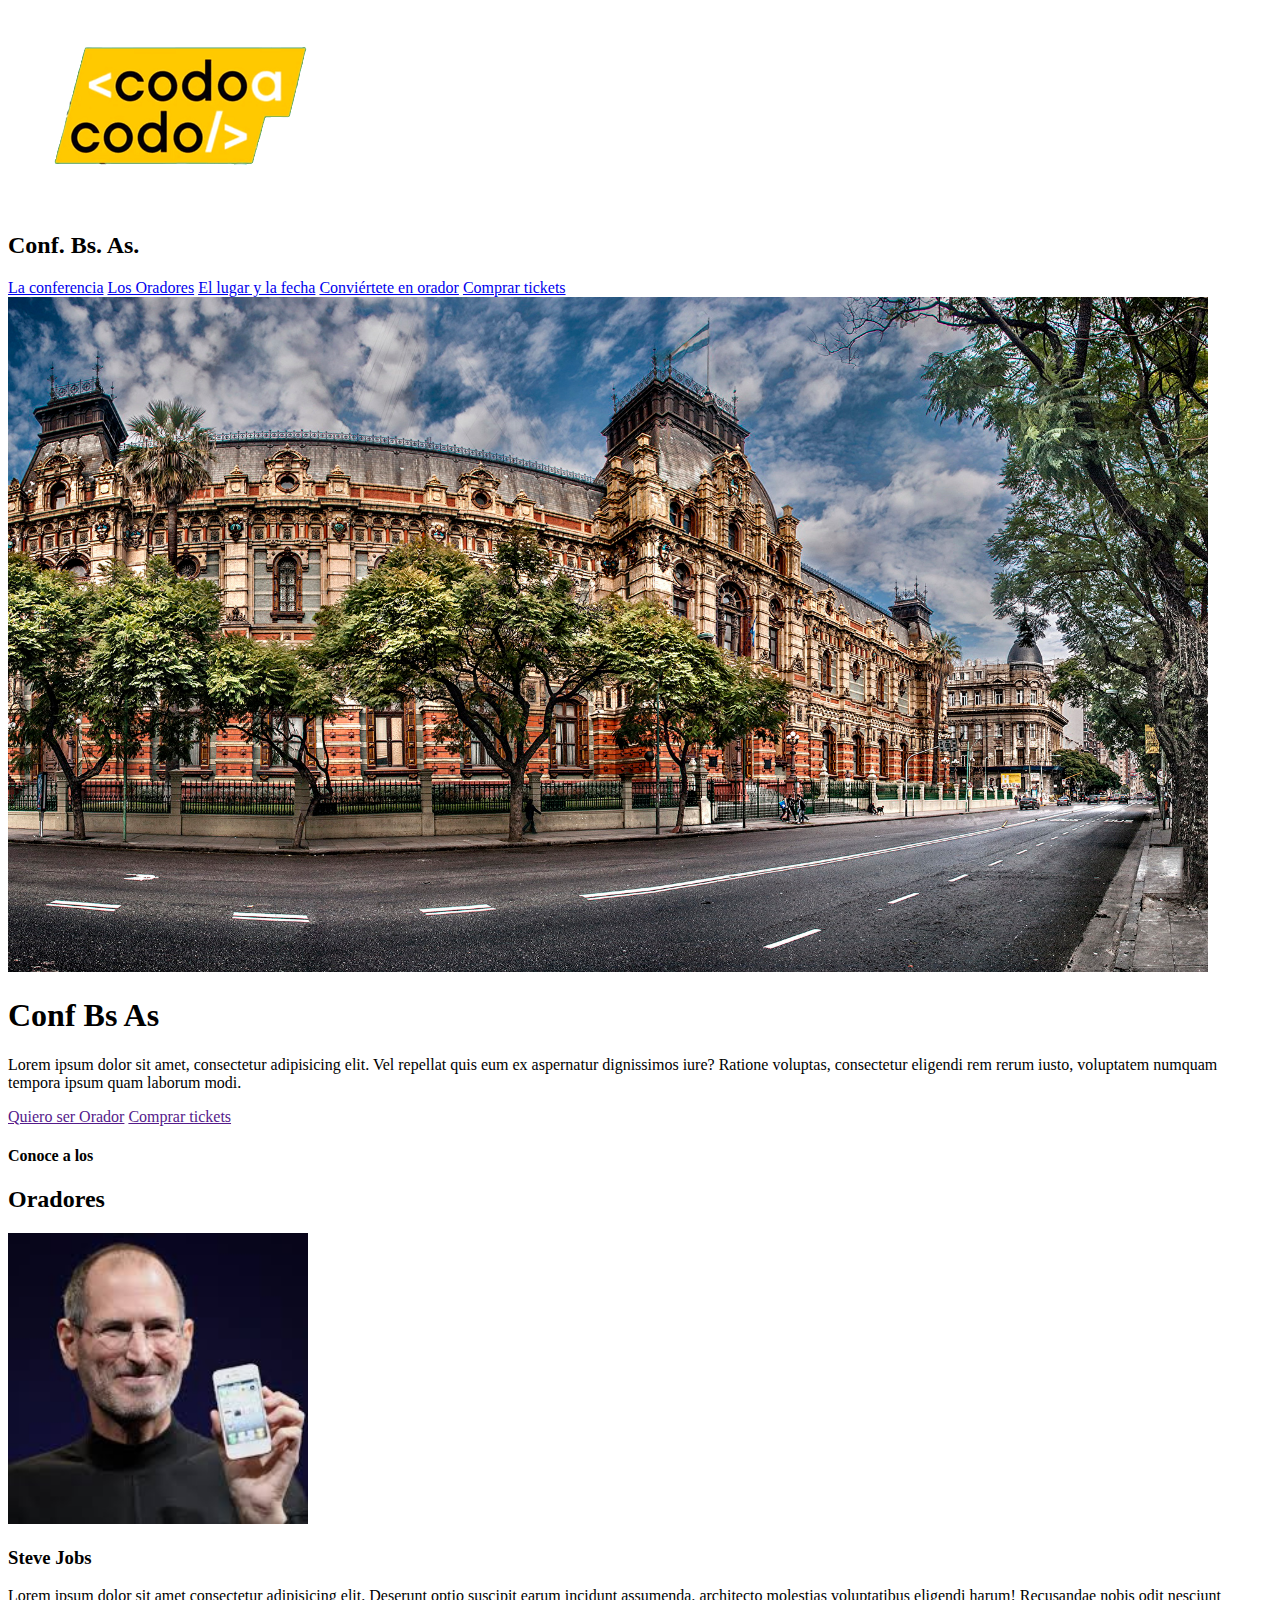
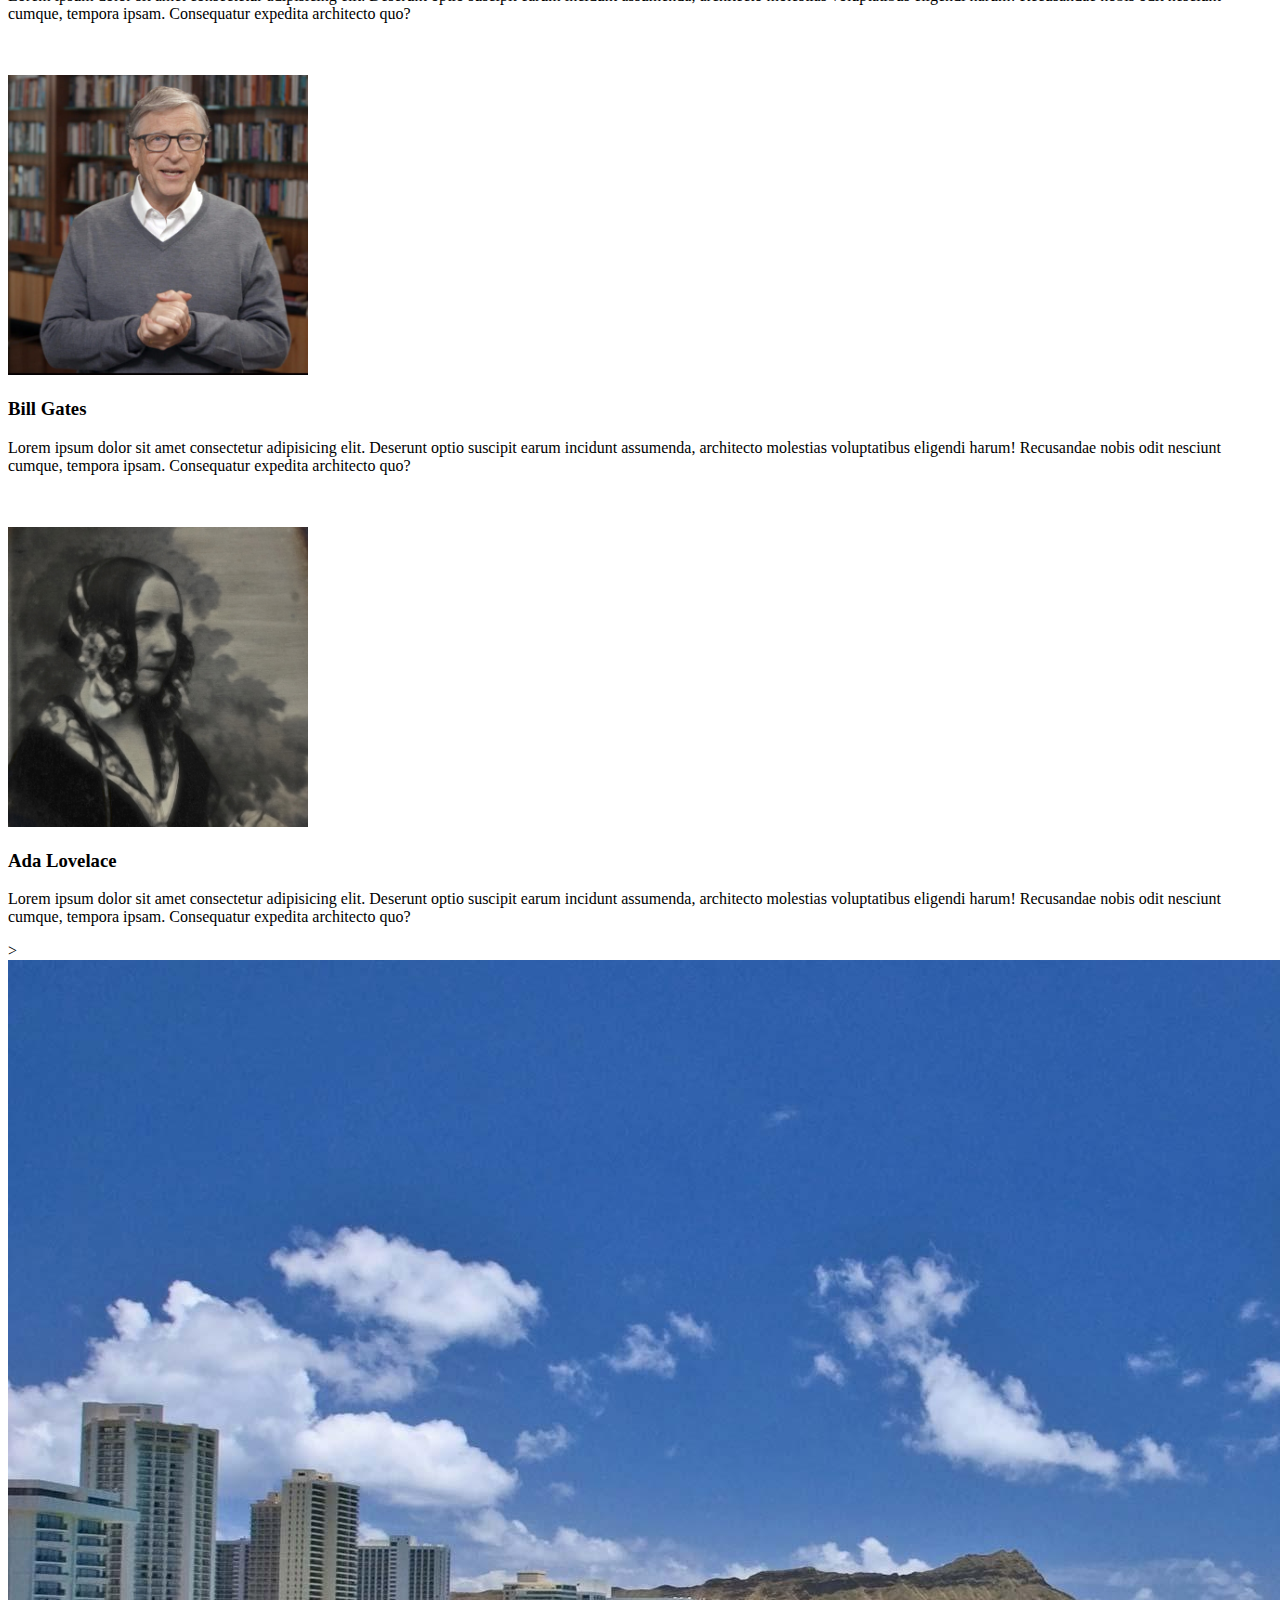
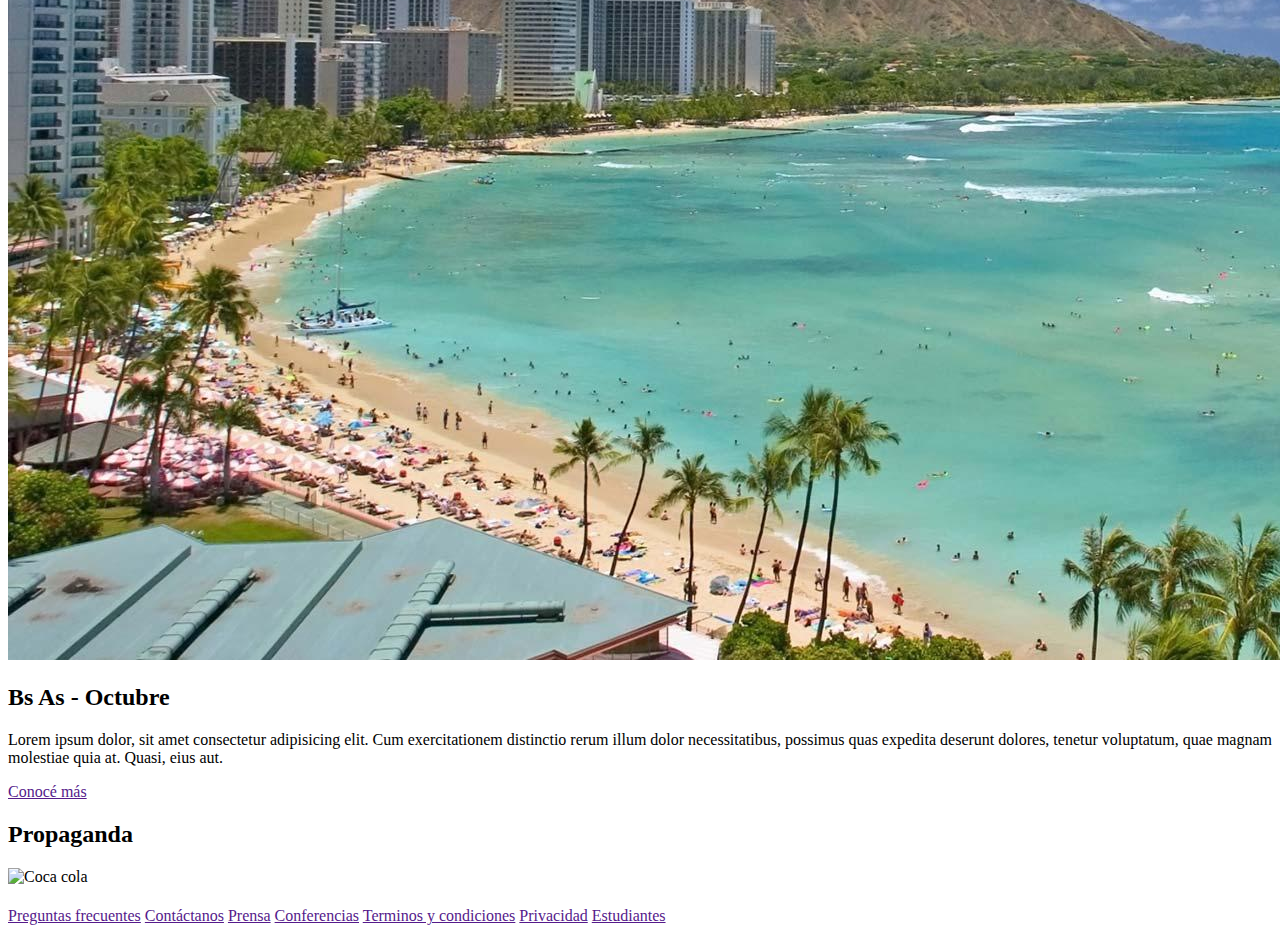
==== index.html @ d354067e "primer commit de la maqueta" ====
<!DOCTYPE html>
<html lang="es">
<head>
    <meta charset="UTF-8">
    <meta http-equiv="X-UA-Compatible" content="IE=edge">
    <meta name="viewport" content="width=device-width, initial-scale=1.0">
    <title>clase_5</title>
</head>
<body>
    <!-- inicio de la estructura de la página de conf de bs. as.-->
   <header> 
        <img src="./assets/imagenes/codoacodo.png" alt="logo de codo a codo">
        <h2>Conf. Bs. As.</h2>
        <nav>
            <a href="#">La conferencia</a> 
            <a href="./pages/Los oradores.html">Los Oradores</a>
            <a href="./pages/El lugar y la fecha.html">El lugar y la fecha</a>
            <a href="./pages/Conviértete en orador.html">Conviértete en orador</a>
            <a href="./pages/Comprar tickets.html">Comprar tickets</a>
    </nav>

        <div>
            <img src="./assets/imagenes/ba1.jpg" alt="imagen bs as" loading="lazy" width="1200">
            <h1>Conf Bs As</h1>
            <p>Lorem ipsum dolor sit amet, consectetur adipisicing elit. Vel repellat quis eum ex aspernatur dignissimos iure? Ratione voluptas, consectetur eligendi rem rerum iusto, voluptatem numquam tempora ipsum quam laborum modi.</p>
            <a href="">Quiero ser Orador</a>
            <a href="">Comprar tickets</a>
        </div>
    </header>
<main>
    <div>
        <h4>Conoce a los</h4>
        <h2>Oradores</h2>
    </div>
    <div>
        <img src="./assets/imagenes/steve.jpg" alt="Steve Jobs sonriendo" width="300" loading="Lazy">
        <h3>Steve Jobs</h3>
        <p>Lorem ipsum dolor sit amet consectetur adipisicing elit. Deserunt optio suscipit earum incidunt assumenda, architecto molestias voluptatibus eligendi harum! Recusandae nobis odit nesciunt cumque, tempora ipsam. Consequatur expedita architecto quo?</p>
        
    </div>
    <br>
    <br>
    <div>
        <img src="./assets/imagenes/bill.jpg" alt="Bill Gastes" width="300" loading="Lazy">
        <h3>Bill Gates</h3>
        <p>Lorem ipsum dolor sit amet consectetur adipisicing elit. Deserunt optio suscipit earum incidunt assumenda, architecto molestias voluptatibus eligendi harum! Recusandae nobis odit nesciunt cumque, tempora ipsam. Consequatur expedita architecto quo?</p>
    </div>
    <br>
    <br>
    <div>
        <img src="./assets/imagenes/ada.jpeg" alt="Ada Lovelace " width="300" loading="lazy">
        <h3>Ada Lovelace</h3>
        <p>Lorem ipsum dolor sit amet consectetur adipisicing elit. Deserunt optio suscipit earum incidunt assumenda, architecto molestias voluptatibus eligendi harum! Recusandae nobis odit nesciunt cumque, tempora ipsam. Consequatur expedita architecto quo?</p>
    </div>
</main>>
<br>
 <section>
    <img src="./assets/imagenes/honolulu.jpg" alt="imagen bs.as." >
    <div><h2>Bs As - Octubre </h2>
        <p>Lorem ipsum dolor, sit amet consectetur adipisicing elit. Cum exercitationem distinctio rerum illum dolor necessitatibus, possimus quas expedita deserunt dolores, tenetur voluptatum, quae magnam molestiae quia at. Quasi, eius aut.</p>
        <a href="">Conocé más</a>
    </div>

 </section>       

 <section>
    <!--aca va el formulario-->
 </section>
<aside>
    <h2>Propaganda</h2>
    <img src="" alt="Coca cola">
</aside>
<article>
    <header></header>
    <h1></h1>
    <footer></footer>
</article>
 <footer>
    <a href="">Preguntas frecuentes</a>
    <a href="">Contáctanos</a>
    <a href="">Prensa</a>
    <a href="">Conferencias</a>
    <a href="">Terminos y condiciones</a>
    <a href="">Privacidad</a>
    <a href="">Estudiantes</a>
 </footer>
   
 
  
</body>
</html>
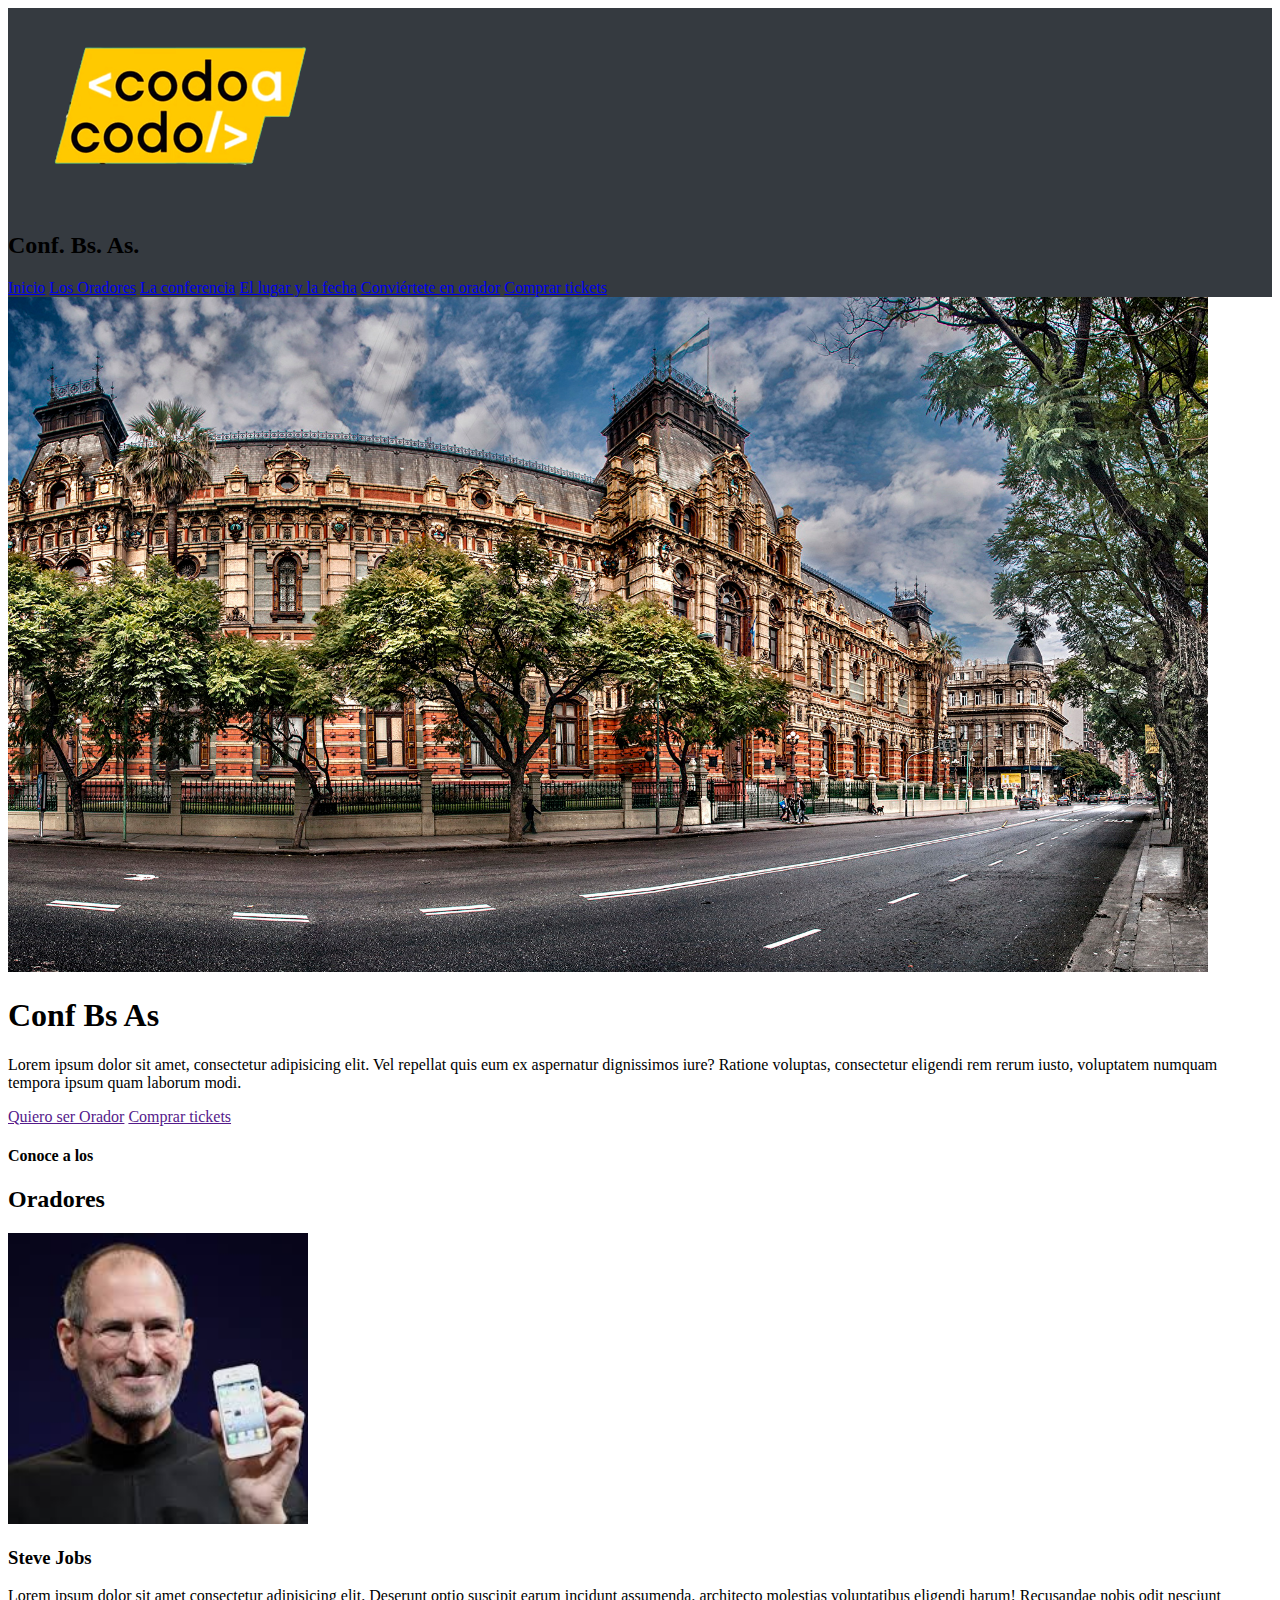
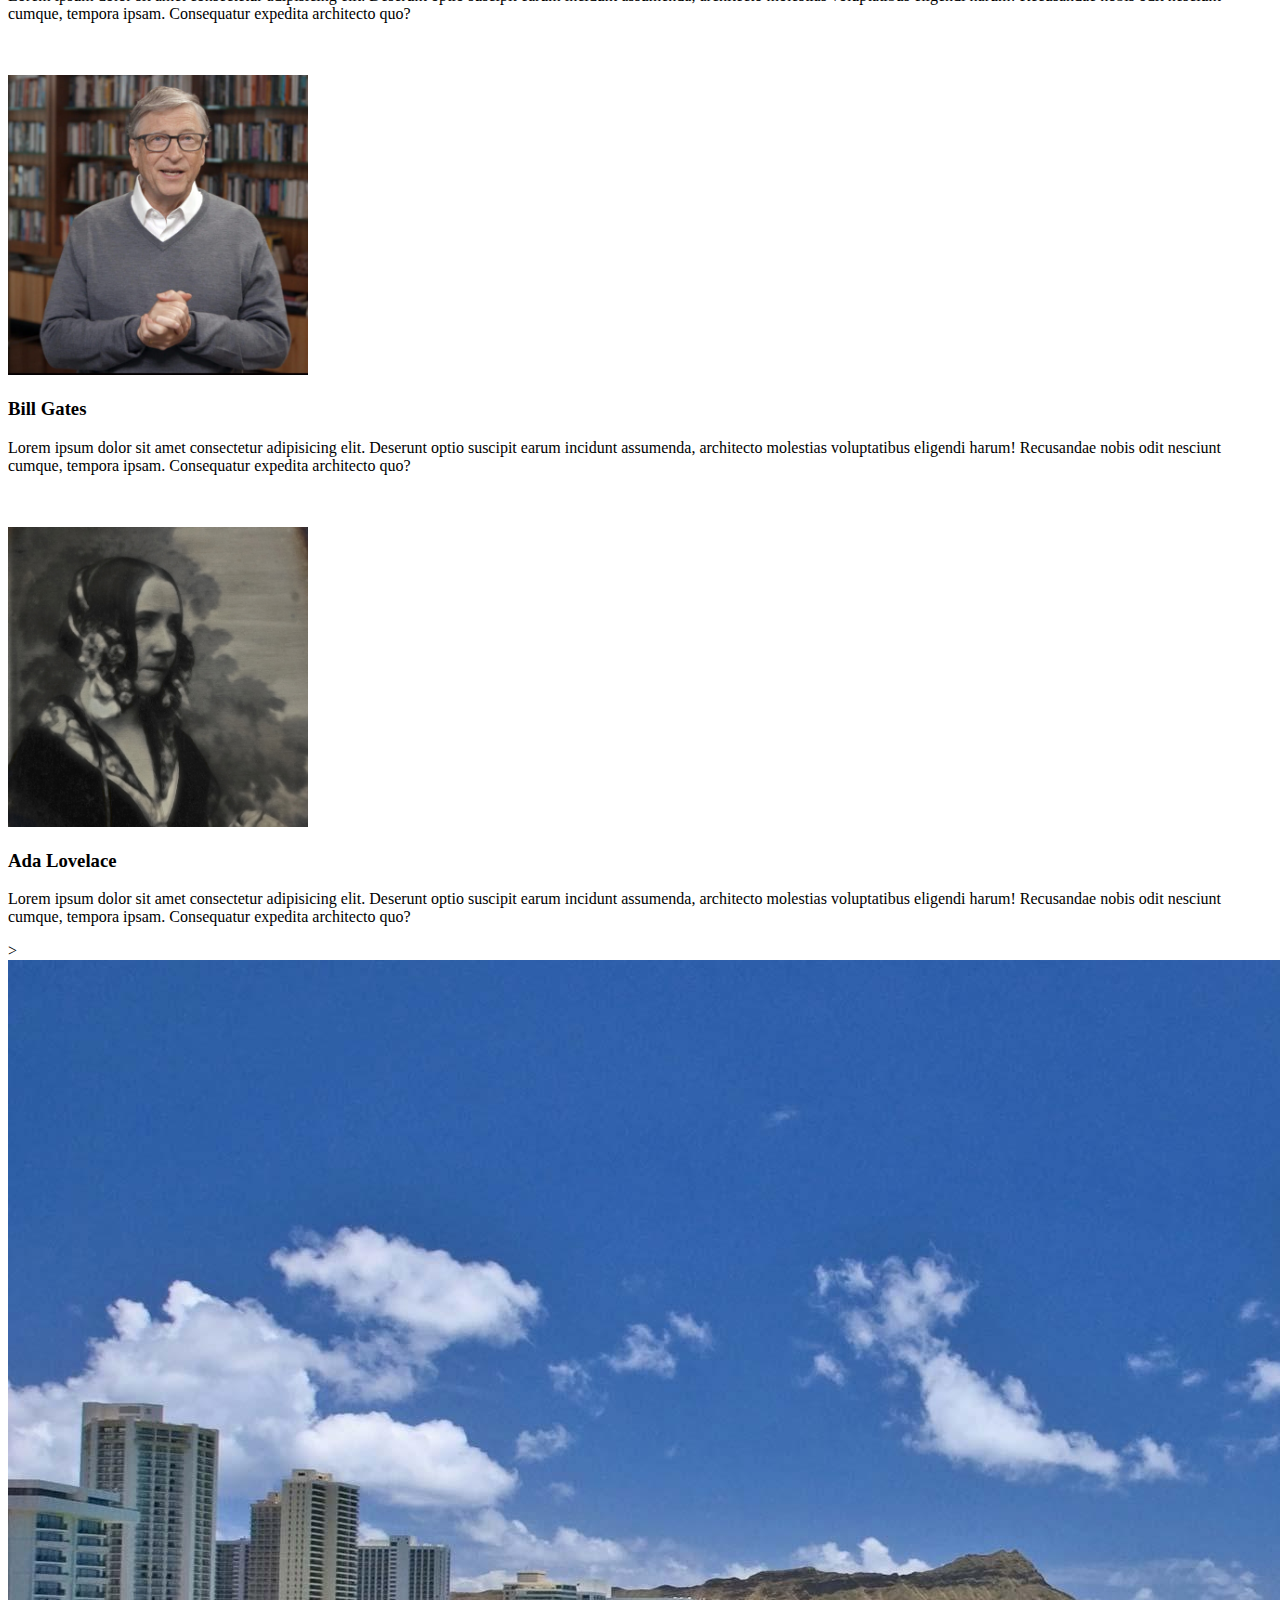
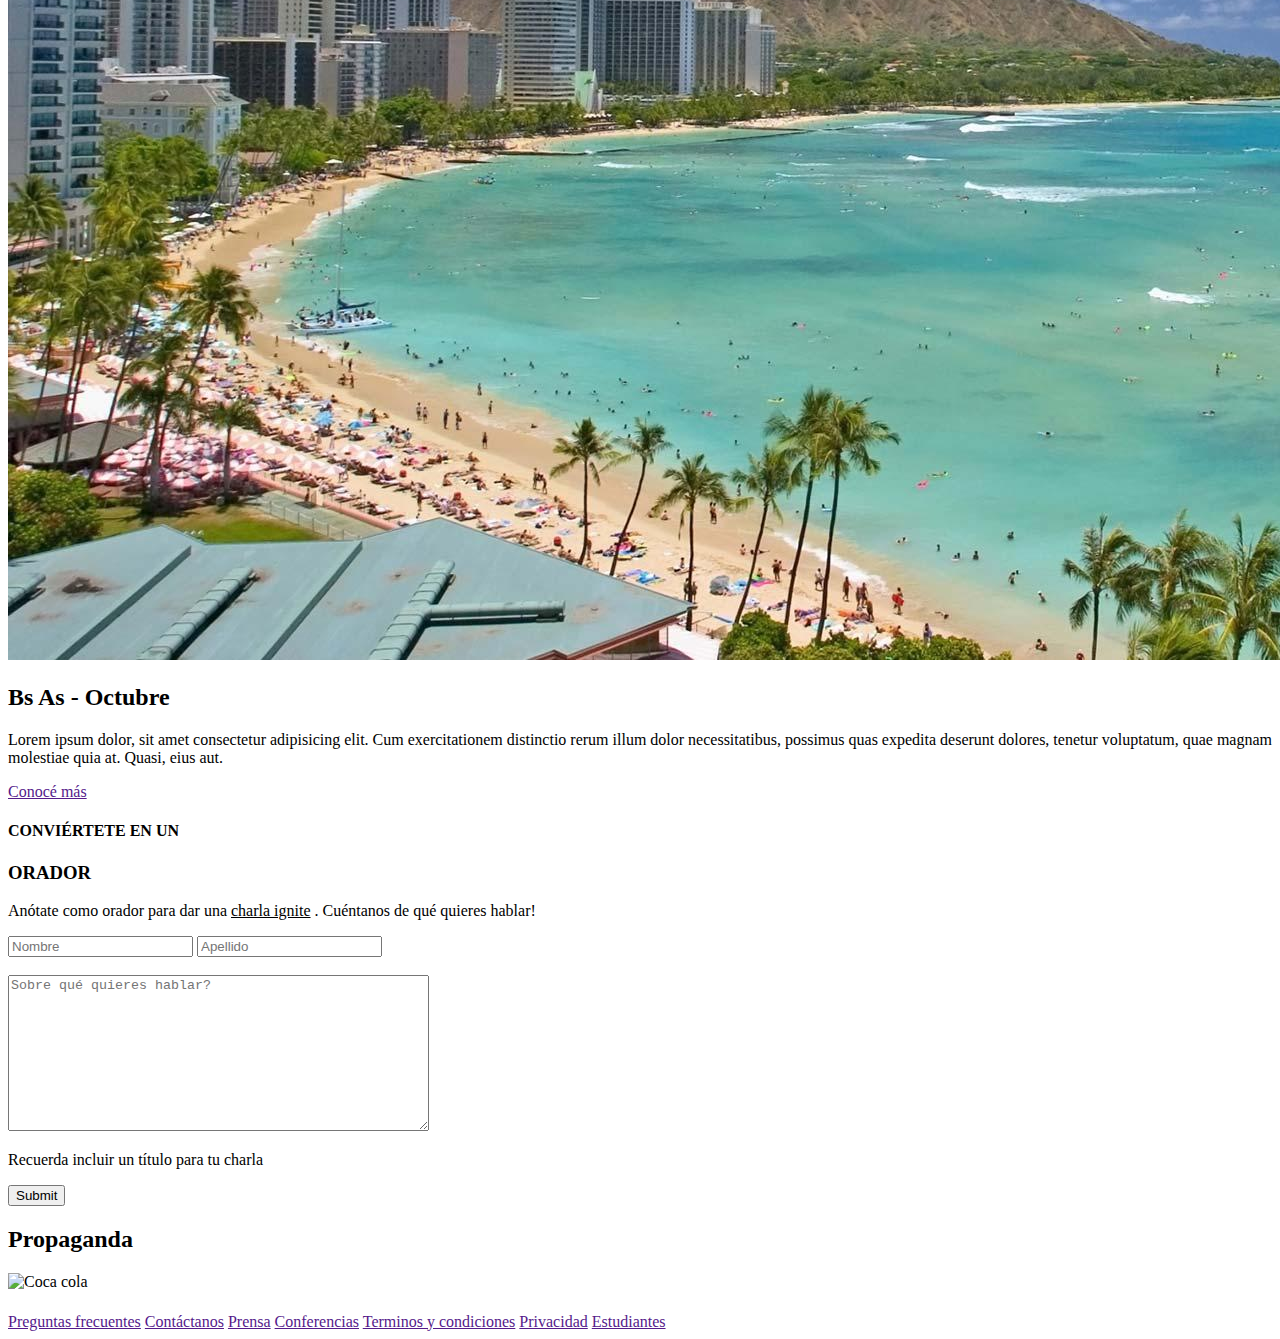
==== commit e0acee70: "segunda parte del proyecto" ====
--- a/index.html
+++ b/index.html
@@ -4,21 +4,27 @@
     <meta charset="UTF-8">
     <meta http-equiv="X-UA-Compatible" content="IE=edge">
     <meta name="viewport" content="width=device-width, initial-scale=1.0">
-    <title>clase_5</title>
+    <title>Conf Bs As</title>
+    <link rel="shortcut icon" href="favicon.ico">
+    <link rel="stylesheet" href="./css/estilos.css">
 </head>
 <body>
     <!-- inicio de la estructura de la página de conf de bs. as.-->
-   <header> 
+   <header>
+    <div class="fondoGris">
         <img src="./assets/imagenes/codoacodo.png" alt="logo de codo a codo">
         <h2>Conf. Bs. As.</h2>
         <nav>
-            <a href="#">La conferencia</a> 
+            <a href="#">Inicio</a>           
             <a href="./pages/Los oradores.html">Los Oradores</a>
+            <a href="./pages/La conferencia.html">La conferencia</a> 
             <a href="./pages/El lugar y la fecha.html">El lugar y la fecha</a>
             <a href="./pages/Conviértete en orador.html">Conviértete en orador</a>
             <a href="./pages/Comprar tickets.html">Comprar tickets</a>
     </nav>
 
+    </div>
+       
         <div>
             <img src="./assets/imagenes/ba1.jpg" alt="imagen bs as" loading="lazy" width="1200">
             <h1>Conf Bs As</h1>
@@ -65,6 +71,24 @@
 
  <section>
     <!--aca va el formulario-->
+    <h4>CONVIÉRTETE EN UN</h4>
+    <h3>ORADOR</h3>
+    <P>Anótate como orador para dar una <span><ins> charla ignite</ins></span> . Cuéntanos de qué quieres hablar!</P>
+    <form action="">
+        <div>
+            <input type="text" placeholder="Nombre">
+            <input type="text" placeholder="Apellido">
+        </div>
+        <br>
+        <textarea name="" id="" cols="50" rows="10" placeholder="Sobre qué quieres hablar?"></textarea>
+        <br>
+        <p>Recuerda incluir un título para tu charla</p>
+        <div>
+            <input type="submit" >
+        </div>
+        
+    </form>
+    
  </section>
 <aside>
     <h2>Propaganda</h2>
--- a/css/estilos.css
+++ b/css/estilos.css
@@ -0,0 +1,3 @@
+.fondoGris{
+   background-color: rgb(53,58,64);
+}
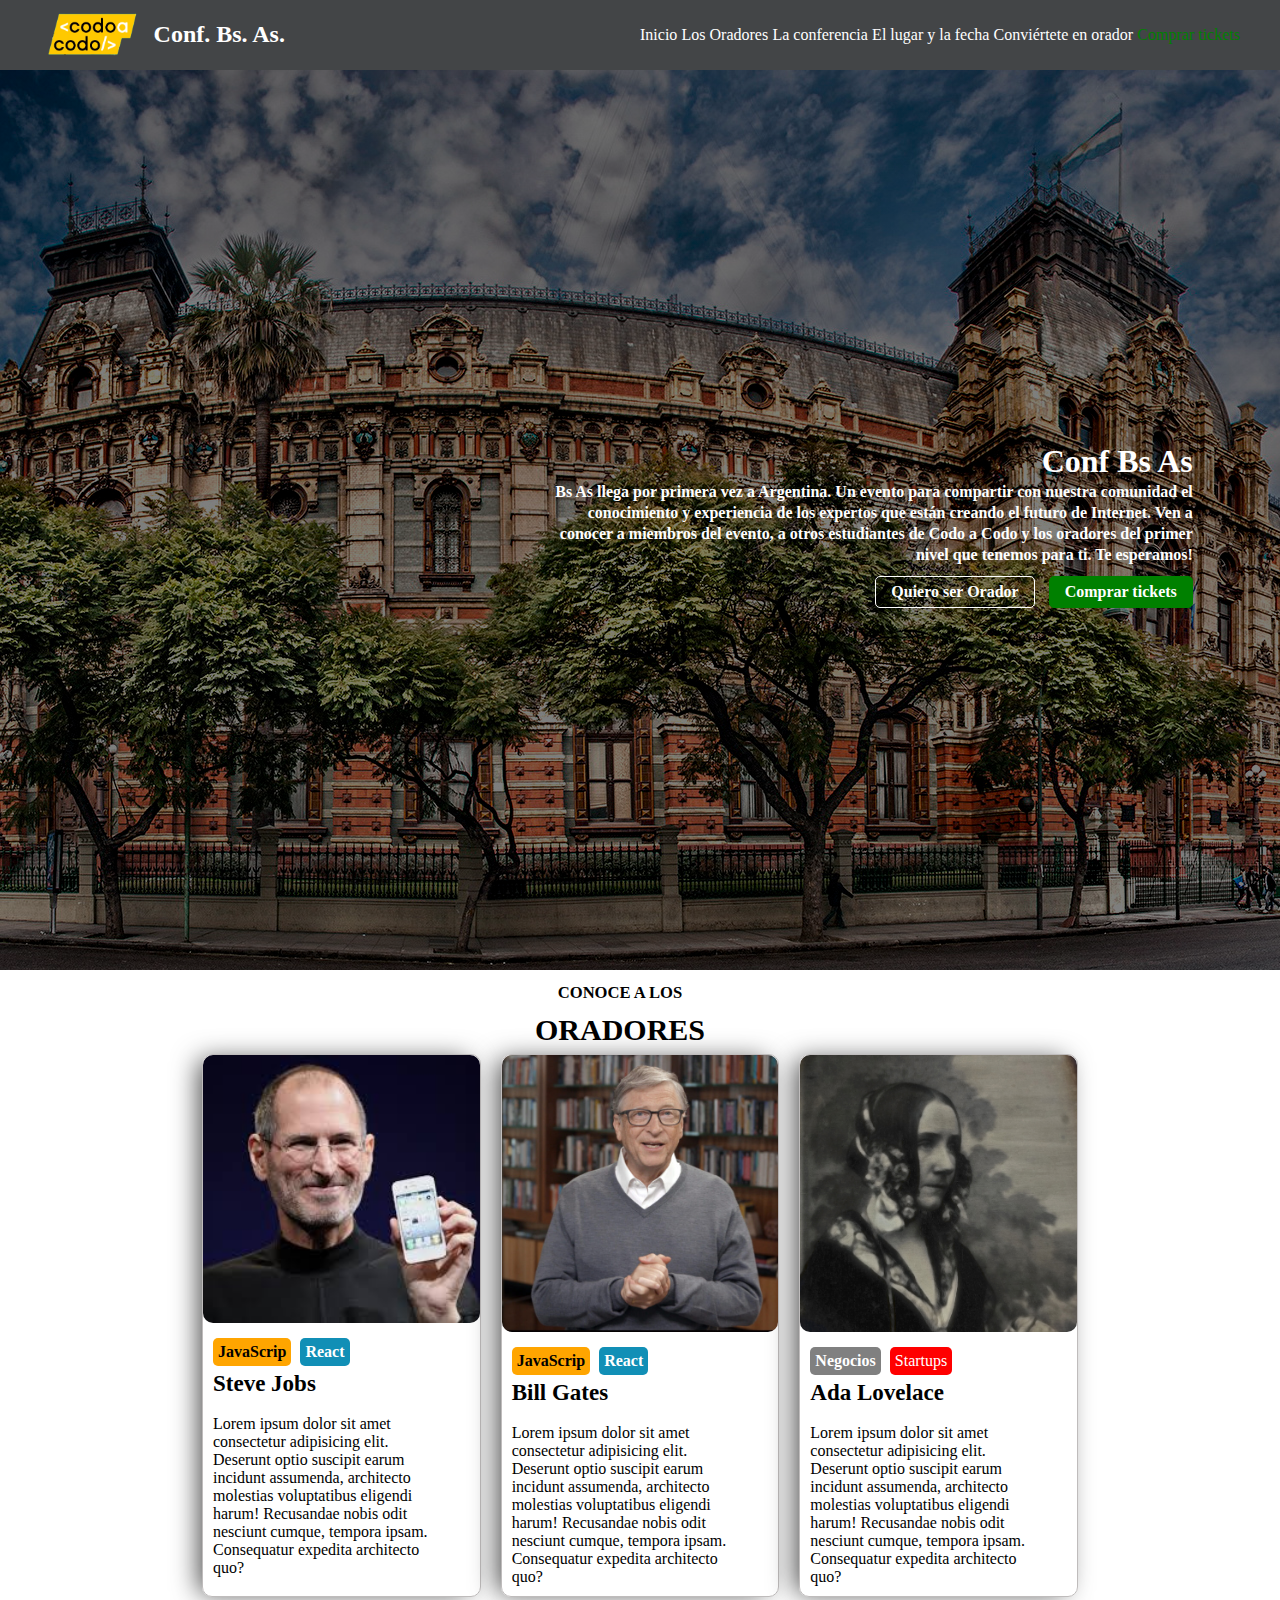
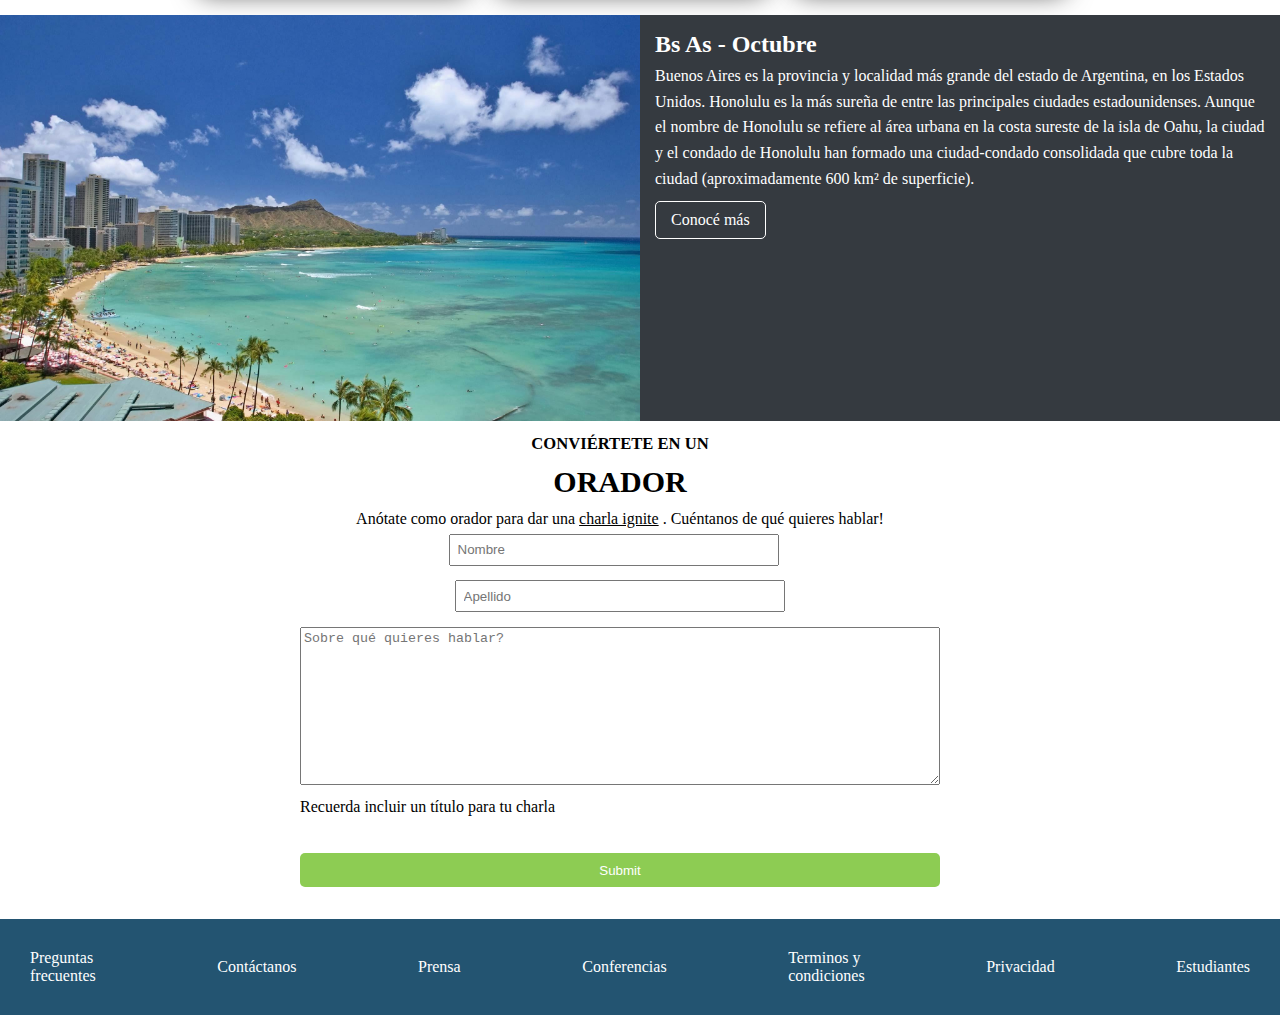
==== commit 50a2b612: "proyecto sin bootstrap" ====
--- a/index.html
+++ b/index.html
@@ -10,106 +10,114 @@
 </head>
 <body>
     <!-- inicio de la estructura de la página de conf de bs. as.-->
-   <header>
-    <div class="fondoGris">
-        <img src="./assets/imagenes/codoacodo.png" alt="logo de codo a codo">
-        <h2>Conf. Bs. As.</h2>
-        <nav>
-            <a href="#">Inicio</a>           
-            <a href="./pages/Los oradores.html">Los Oradores</a>
-            <a href="./pages/La conferencia.html">La conferencia</a> 
-            <a href="./pages/El lugar y la fecha.html">El lugar y la fecha</a>
-            <a href="./pages/Conviértete en orador.html">Conviértete en orador</a>
-            <a href="./pages/Comprar tickets.html">Comprar tickets</a>
-    </nav>
+   <header class="fondoGris_flex">
+        <div class="logo">
+            <img src="./assets/imagenes/codoacodo.png" alt="logo de codo a codo"loading="lazy" width="20%"  >
+            <h2 >Conf. Bs. As.</h2>
+        </div>
+        <nav class="navegador">
+            <a class="colorLink" href="#">Inicio</a>           
+            <a class="colorLink" href="./pages/Los oradores.html">Los Oradores</a>
+            <a class="colorLink" href="./pages/La conferencia.html">La conferencia</a> 
+            <a class="colorLink" href="./pages/El lugar y la fecha.html">El lugar y la fecha</a>
+            <a class="colorLink" href="./pages/Conviértete en orador.html">Conviértete en orador</a>
+            <a class="colorLink" style="color:green; text-decoration: none;" href="./pages/Comprar tickets.html">Comprar tickets</a>
+        </nav>
+    </header>
+    <main>
+         <section class="imagenPrincipal">
+            <div class="parrafo">
+                <h1><b> Conf Bs As</b></h1>
+                <p ><b> Bs As llega por primera vez a Argentina. Un evento para  compartir con nuestra comunidad el conocimiento y experiencia de los expertos que están creando el futuro de Internet. Ven a conocer a miembros del evento, a otros estudiantes de Codo a Codo y los oradores del primer nivel que tenemos para ti. Te esperamos!</b></p>
+                <a class="link" " href=""><b>Quiero ser Orador</b></a> 
+                <div class="green">
+                <a class="colorLink" style="border: 0;"><b>Comprar tickets</b></a>
+                </div>
+            </div>
+        </section>
+    </main>
 
-    </div>
+    <section>
+        <div class="titulo">
+            <h5>CONOCE A LOS</h5>
+            <h2>  <bold>ORADORES</bold> </h2>
+        </div>
+        <div class=contenedor_flex>
+            <div   class="tarjeta">
+                 <img class=" img" src="./assets/imagenes/steve.jpg" alt="Steve Jobs sonriendo" width="100%"  loading="Lazy">
+                <div  class="parrafoTarjeta"   >
+                    <a class="java" href=""><span> <b>JavaScrip</b></span></a>
+                    <a class="react" href=""><span><b>React</b></span></a>
+                    <h3>Steve Jobs</h3> <br>
+                    <p>Lorem ipsum dolor sit amet consectetur adipisicing elit. Deserunt optio suscipit earum incidunt assumenda, architecto molestias voluptatibus eligendi harum! Recusandae nobis odit nesciunt cumque, tempora ipsam. Consequatur expedita architecto quo?</p>
+                 </div>
+             </div>
+            <div   class="tarjeta">
+                <img class="img" src="./assets/imagenes/bill.jpg" alt="Bill Gates" width="100%" loading="Lazy">
+
+                <div  class="parrafoTarjeta" >
+                    <a class="java" href=""><span> <b>JavaScrip</b></span></a>
+                    <a class="react" href=""><span><b>React</b></span></a>
+                    <h3>Bill Gates</h3>
+                    <br>
+                    <p>Lorem ipsum dolor sit amet consectetur adipisicing elit. Deserunt optio suscipit earum incidunt assumenda, architecto molestias voluptatibus eligendi harum! Recusandae nobis odit nesciunt cumque, tempora ipsam. Consequatur expedita architecto quo?</p>
+                </div>
+            </div>
        
-        <div>
-            <img src="./assets/imagenes/ba1.jpg" alt="imagen bs as" loading="lazy" width="1200">
-            <h1>Conf Bs As</h1>
-            <p>Lorem ipsum dolor sit amet, consectetur adipisicing elit. Vel repellat quis eum ex aspernatur dignissimos iure? Ratione voluptas, consectetur eligendi rem rerum iusto, voluptatem numquam tempora ipsum quam laborum modi.</p>
-            <a href="">Quiero ser Orador</a>
-            <a href="">Comprar tickets</a>
+            <div  class="tarjeta" >
+                <img class="img" src="./assets/imagenes/ada.jpeg" alt="Ada Lovelace " width="100%" loading="lazy">
+                <div  class="parrafoTarjeta" >
+                    <a class="negocios"  href=""><span> <b>Negocios</b></span></a>
+                    <a class="startups" href="">Startups</a>
+                    <h3>Ada Lovelace</h3> <br>
+                    <p>Lorem ipsum dolor sit amet consectetur adipisicing elit. Deserunt optio suscipit earum incidunt assumenda, architecto molestias voluptatibus eligendi harum! Recusandae nobis odit nesciunt cumque, tempora ipsam. Consequatur expedita architecto quo?</p>
+                </div>
+            </div>
         </div>
-    </header>
-<main>
-    <div>
-        <h4>Conoce a los</h4>
-        <h2>Oradores</h2>
-    </div>
-    <div>
-        <img src="./assets/imagenes/steve.jpg" alt="Steve Jobs sonriendo" width="300" loading="Lazy">
-        <h3>Steve Jobs</h3>
-        <p>Lorem ipsum dolor sit amet consectetur adipisicing elit. Deserunt optio suscipit earum incidunt assumenda, architecto molestias voluptatibus eligendi harum! Recusandae nobis odit nesciunt cumque, tempora ipsam. Consequatur expedita architecto quo?</p>
-        
-    </div>
-    <br>
-    <br>
-    <div>
-        <img src="./assets/imagenes/bill.jpg" alt="Bill Gastes" width="300" loading="Lazy">
-        <h3>Bill Gates</h3>
-        <p>Lorem ipsum dolor sit amet consectetur adipisicing elit. Deserunt optio suscipit earum incidunt assumenda, architecto molestias voluptatibus eligendi harum! Recusandae nobis odit nesciunt cumque, tempora ipsam. Consequatur expedita architecto quo?</p>
-    </div>
-    <br>
-    <br>
-    <div>
-        <img src="./assets/imagenes/ada.jpeg" alt="Ada Lovelace " width="300" loading="lazy">
-        <h3>Ada Lovelace</h3>
-        <p>Lorem ipsum dolor sit amet consectetur adipisicing elit. Deserunt optio suscipit earum incidunt assumenda, architecto molestias voluptatibus eligendi harum! Recusandae nobis odit nesciunt cumque, tempora ipsam. Consequatur expedita architecto quo?</p>
-    </div>
-</main>>
+    
+    </section>
 <br>
- <section>
-    <img src="./assets/imagenes/honolulu.jpg" alt="imagen bs.as." >
-    <div><h2>Bs As - Octubre </h2>
-        <p>Lorem ipsum dolor, sit amet consectetur adipisicing elit. Cum exercitationem distinctio rerum illum dolor necessitatibus, possimus quas expedita deserunt dolores, tenetur voluptatum, quae magnam molestiae quia at. Quasi, eius aut.</p>
-        <a href="">Conocé más</a>
-    </div>
+    <section class="paginaPartida">
+        <img class="img2" src="./assets/imagenes/honolulu.jpg" alt="imagen bs.as." >
+        <div class="parrafo2">
+            <h2>Bs As - Octubre </h2>
+            <p>Buenos Aires es la provincia y localidad más grande del estado de Argentina, en los Estados Unidos. Honolulu es la más sureña de entre las principales ciudades estadounidenses. Aunque el nombre de Honolulu se refiere al área urbana en la costa sureste de la isla de Oahu, la ciudad y el condado de Honolulu han formado una ciudad-condado consolidada que cubre toda la ciudad (aproximadamente 600 km² de superficie). </p>
+            <div >
+                <a class="link" href="">Conocé más</a>
+            </div>
+        </div>
+    </section>       
 
- </section>       
-
- <section>
-    <!--aca va el formulario-->
-    <h4>CONVIÉRTETE EN UN</h4>
-    <h3>ORADOR</h3>
-    <P>Anótate como orador para dar una <span><ins> charla ignite</ins></span> . Cuéntanos de qué quieres hablar!</P>
-    <form action="">
-        <div>
-            <input type="text" placeholder="Nombre">
-            <input type="text" placeholder="Apellido">
+    <section>
+        <div class="titulo">
+            <h5>CONVIÉRTETE EN UN</h5>
+            <h2> <b>ORADOR</b></h2>
+            <P style="font-size: 16px;" >Anótate como orador para dar una <span><ins> charla ignite</ins></span> . Cuéntanos de qué quieres hablar!</P>
+  
+        <form action="" >
+            <div >
+                <input type="text" size="37px;" style="padding: 1%; margin-right: 12px;margin-bottom: 12px;" placeholder="Nombre">
+                <input type="text" size= "37px;" style="padding: 1%; margin-bottom: 15px;" placeholder="Apellido">
+            <br>
+                <textarea name="" id="" cols="30" rows="10" style="width: 100%; padding: 3px; " placeholder="Sobre qué quieres hablar?"></textarea>
+       
+                <p class="detalle">Recuerda incluir un título para tu charla</p>
+            <br>
+            <div >
+                <input style="background-color: rgb(141, 204, 83); border-radius:5px ;border: 0px; width: 100%; padding: 0.7em; color: white;" type="submit" >
+             </div>
+            <br>
+        </form>
         </div>
-        <br>
-        <textarea name="" id="" cols="50" rows="10" placeholder="Sobre qué quieres hablar?"></textarea>
-        <br>
-        <p>Recuerda incluir un título para tu charla</p>
-        <div>
-            <input type="submit" >
-        </div>
-        
-    </form>
-    
- </section>
-<aside>
-    <h2>Propaganda</h2>
-    <img src="" alt="Coca cola">
-</aside>
-<article>
-    <header></header>
-    <h1></h1>
-    <footer></footer>
-</article>
- <footer>
-    <a href="">Preguntas frecuentes</a>
-    <a href="">Contáctanos</a>
-    <a href="">Prensa</a>
-    <a href="">Conferencias</a>
-    <a href="">Terminos y condiciones</a>
-    <a href="">Privacidad</a>
-    <a href="">Estudiantes</a>
+    </section>
+ <footer class="footer">
+    <a class="colorLink" href="">Preguntas <br> frecuentes</a>
+    <a class="colorLink" href="">Contáctanos</a>
+    <a class="colorLink" href="">Prensa</a>
+    <a class="colorLink" href="">Conferencias</a>
+    <a class="colorLink" href="">Terminos y <br> condiciones</a>
+    <a class="colorLink" href="">Privacidad</a>
+    <a class="colorLink" href="">Estudiantes</a>
  </footer>
-   
- 
-  
 </body>
 </html>--- a/css/estilos.css
+++ b/css/estilos.css
@@ -1,3 +1,253 @@
-.fondoGris{
-   background-color: rgb(53,58,64);
-}
+*{
+   padding: 0;
+   margin: 0;
+   box-sizing: border-box;
+}
+body{
+   height: 100vh;
+}
+
+@import url('https://fonts.googleapis.com/css2?family=Inter:wght@300;400;600&family=Montserrat:wght@300;400&family=Roboto:wght@300;500;700&family=Source+Sans+Pro:wght@200;300;400;600&display=swap');
+
+.fondoGris_flex{
+   width:100%;
+   height: auto;
+   background-color: rgb(67, 69, 71);
+   color: white; 
+   display: flex;
+   justify-content: center;
+}
+.logo{
+   display: flex;
+   align-items: center;
+   width:50%;
+   padding-left: 2rem;
+   }
+.navegador{
+   padding-right: 2.5rem;
+   width: 50%;
+   display: flex;
+   align-items: center;
+   justify-content: space-between;
+}
+.colorLink{
+   color: white;
+   text-decoration: none;
+}
+.imagenPrincipal{
+  background-image: linear-gradient(to right,rgb(0 0 0 /.5),rgb(0 0 0 /.5)),url("../assets/imagenes/ba1.jpg");
+  width:100%;
+  height:100vh;
+  display: flex;
+  justify-content: center;
+  align-items: center;
+  justify-content: center;
+}
+.parrafo{
+   position: relative;
+   top: 10px;
+   left: 26%;
+   color: white;
+   justify-content: flex-end;
+   text-align:right;
+   line-height: 1.3;
+   font-size: 1rem;
+   margin-right: 200px;
+   margin-bottom: 0px;;
+   width: 50%;
+}
+.titulo{
+   display: flex;
+   flex-direction: column;
+   justify-content: flex-start;
+   text-align:center;
+   font-style: normal;
+   font-weight: 300;
+   font-size: 20px;
+   line-height: 1.6;
+   width: 50%;
+   margin-left:300px ;   
+   margin-top: 10px;;
+}
+.contenedor_flex{
+   margin: 0 auto;
+   width: 70%;
+   display:flex;
+   align-content: space-between;
+}
+.tarjeta{
+   display: flex;
+   flex-direction: column;
+   justify-content: flex-start;
+   align-content: space-between;
+   border: 1px solid #bfbcbc;
+   border-radius: 10px;
+   box-shadow: -8px 1px 27px -5px rgba(0,0,0,0.72);
+   margin:0 10px;
+   padding:0;
+   font-size: 1rem;
+}
+.img{
+   width: 100%;
+   border-radius: 10px;
+}
+.parrafoTarjeta{
+   padding:10px;
+   width: 90%
+   }
+.parrafoTarjeta h3{
+   font-size: 23px;
+}
+.link{
+   color: white;
+   text-decoration: none;
+   width: auto;
+   display: inline-block;
+   padding:5px 15px;
+   margin: 10px 0;
+   border-radius: 5px;
+   border: 1px solid white;
+  }
+  .green{
+   display: inline-block;
+   background-color: green;
+   border: 1px solid green;
+   padding: 5px 15px;
+   margin: 10px;
+   margin-right: 0px; 
+   border-radius: 5px;
+   color:white;
+  }
+.java{
+   display: inline-block;
+   color: black;
+   text-decoration: none;
+   background-color:orange;
+   padding: 5px 5px;
+   margin: 5px;
+   margin-left: 0px; 
+   border-radius: 5px; 
+}
+.react{
+   display: inline-block;
+   color: white;
+   text-decoration:none;
+   background-color: rgb(17, 143, 182);
+   padding: 5px 5px;
+   margin:5px;
+   margin-left: 0px;
+   border-radius: 5px;
+}  
+.negocios{
+   display: inline-block;
+   color:white;
+   text-decoration: none;
+   background-color:grey;
+   padding: 5px 5px;
+   margin: 5px;
+   margin-left: 0px;
+   border-radius: 5px;
+} 
+.startups{
+   display: inline-block;
+   color:white;
+   text-decoration: none;
+   background-color: red;
+   padding: 5px 5px;
+   margin: 5px;
+   margin-left: 0px;
+   border-radius: 5px;
+}
+.parrafo2{
+      background-color: rgb(53,58,64); 
+      color: white;
+      width: 50%;
+      padding: 10px 15px;
+      line-height: 1.6;
+      font-size: 1em;
+   }
+.paginaPartida{
+   display: flex;
+   width:100%;
+   flex-direction: row;
+}
+.img2{
+   width: 50%;
+}
+.detalle{
+   display: flex;
+   justify-content: flex-start;
+   font-size:.8em;
+}
+.footer{
+   background-color: rgb(35, 84, 113);
+   display: flex;
+   align-items: center;
+   justify-content: space-between;
+   padding: 30px; 
+}
+
+@media screen and (max-width:768px){
+  .fondoGris_flex{
+   flex-direction: column;
+   padding-right: initial;
+  }
+  .logo{ 
+   width: 100%;
+   justify-content: space-between;
+   padding-right: 2rem;
+   margin-bottom: 0.5rem;
+  }
+  .navegador{
+   width: 100%;
+   flex-direction: column;
+   padding-right:initial;
+  }
+  .colorLink{
+   display:inline-block;
+   width: 100%;
+   text-align: center;
+   padding-top: 0.2rem;
+   padding-bottom: 0.2rem;
+  }
+.imagenPrincipal{
+   height: 80%;
+}
+.parrafo{
+  text-align: justify ;
+padding-bottom: 10px;;
+}
+.parrafo.colorLink{
+   text-align: center;
+}
+  .contenedor_flex{
+   flex-direction: column; 
+   align-items: center; 
+}
+.tarjeta{
+   margin-bottom: 1rem;
+}
+.paginaPartida{
+   flex-direction: column;
+}
+.img2{
+   width: 100%;
+}
+.parrafo2{
+   width: 100%;
+}
+.titulo{
+ width: 50%;
+ justify-content: left;
+ align-items: center;
+ margin-left: 20%;
+ margin-top: 10px;
+}
+
+.footer{
+   flex-direction: column;
+   padding: 0%;  
+}
+}
+
+  
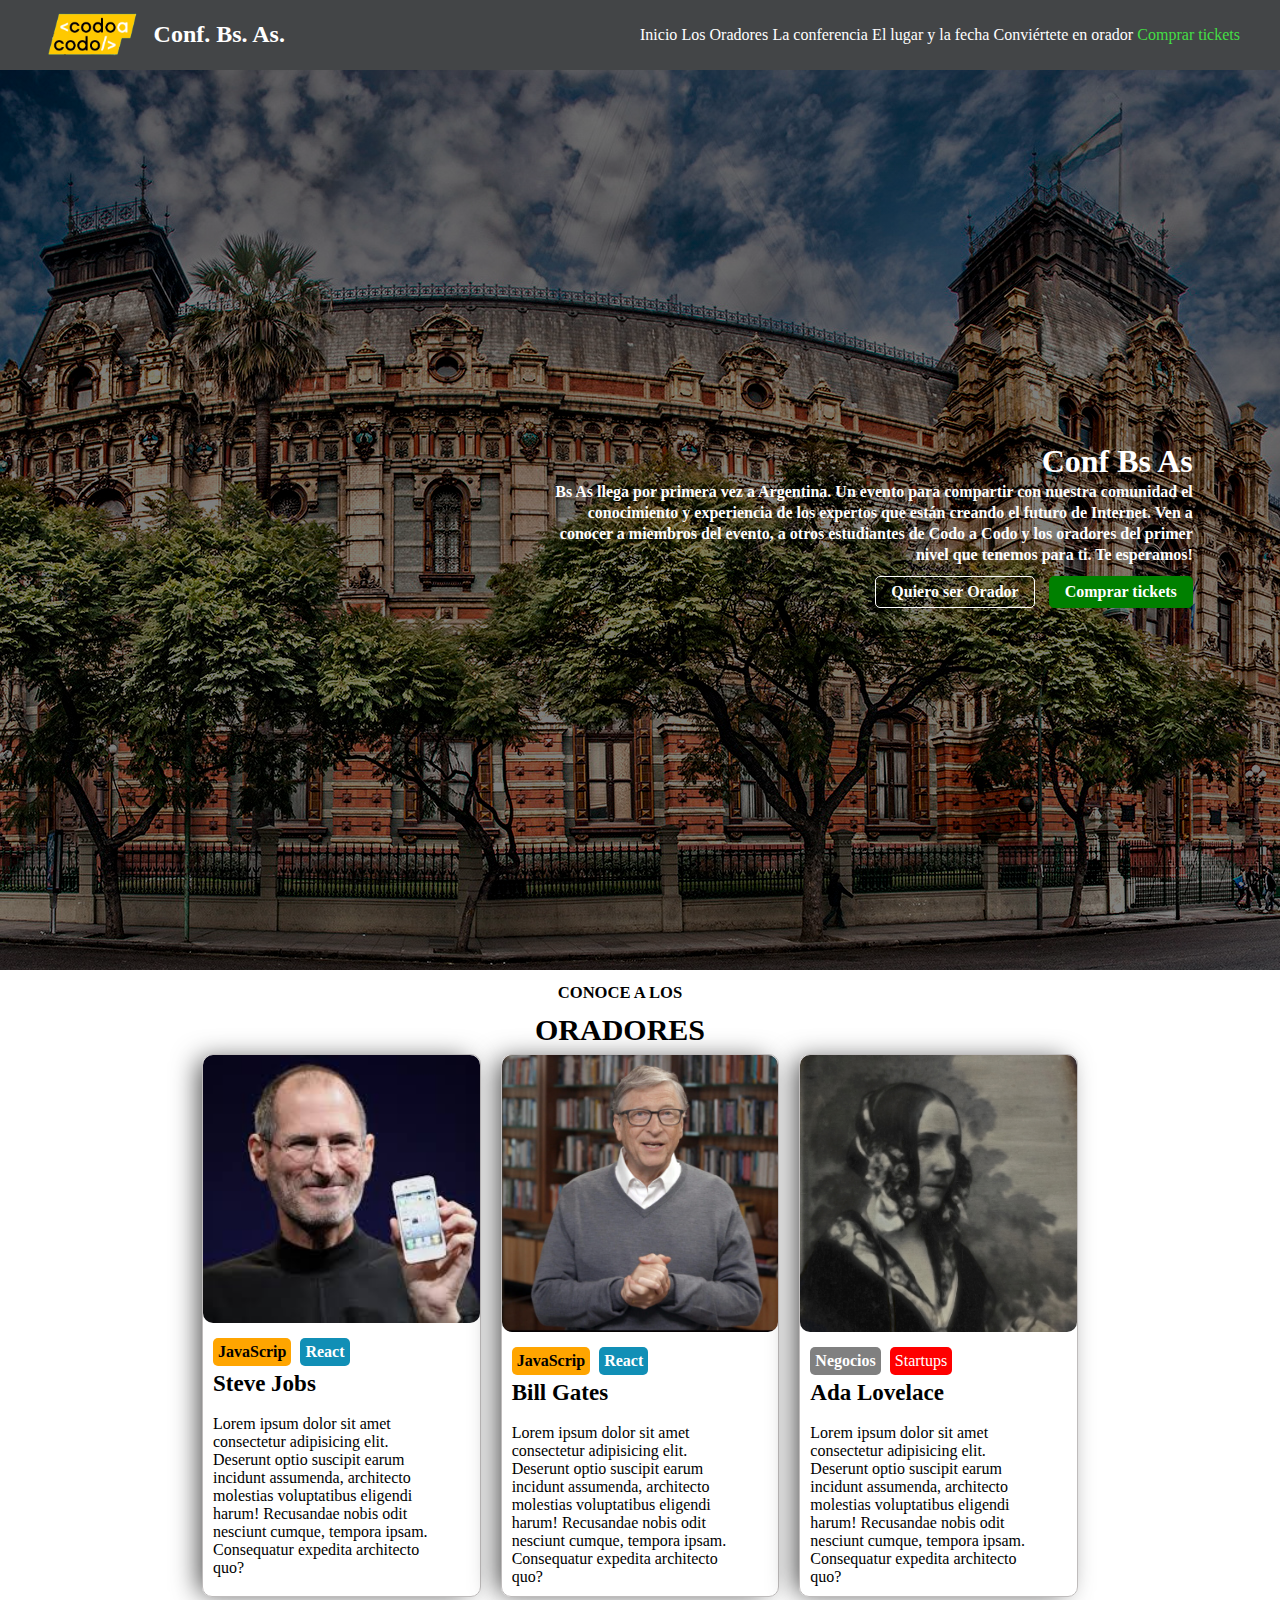
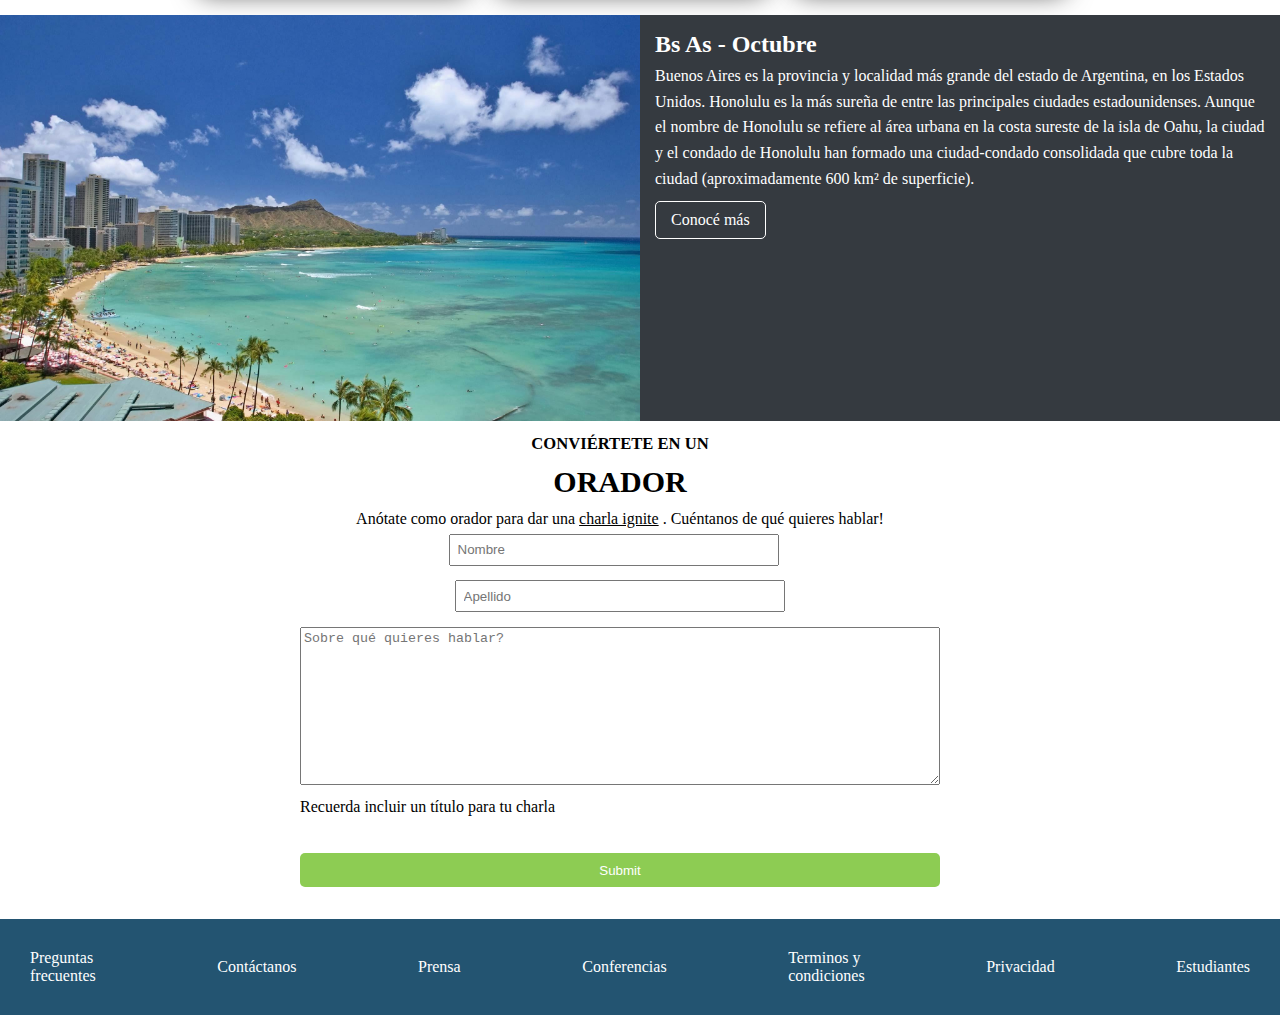
==== commit 179c1066: "navegador actualizado" ====
--- a/index.html
+++ b/index.html
@@ -21,7 +21,7 @@
             <a class="colorLink" href="./pages/La conferencia.html">La conferencia</a> 
             <a class="colorLink" href="./pages/El lugar y la fecha.html">El lugar y la fecha</a>
             <a class="colorLink" href="./pages/Conviértete en orador.html">Conviértete en orador</a>
-            <a class="colorLink" style="color:green; text-decoration: none;" href="./pages/Comprar tickets.html">Comprar tickets</a>
+            <a class="colorLink" style="color:rgb(68, 223, 68); text-decoration: none;" href="./pages/Comprar tickets.html">Comprar tickets</a>
         </nav>
     </header>
     <main>
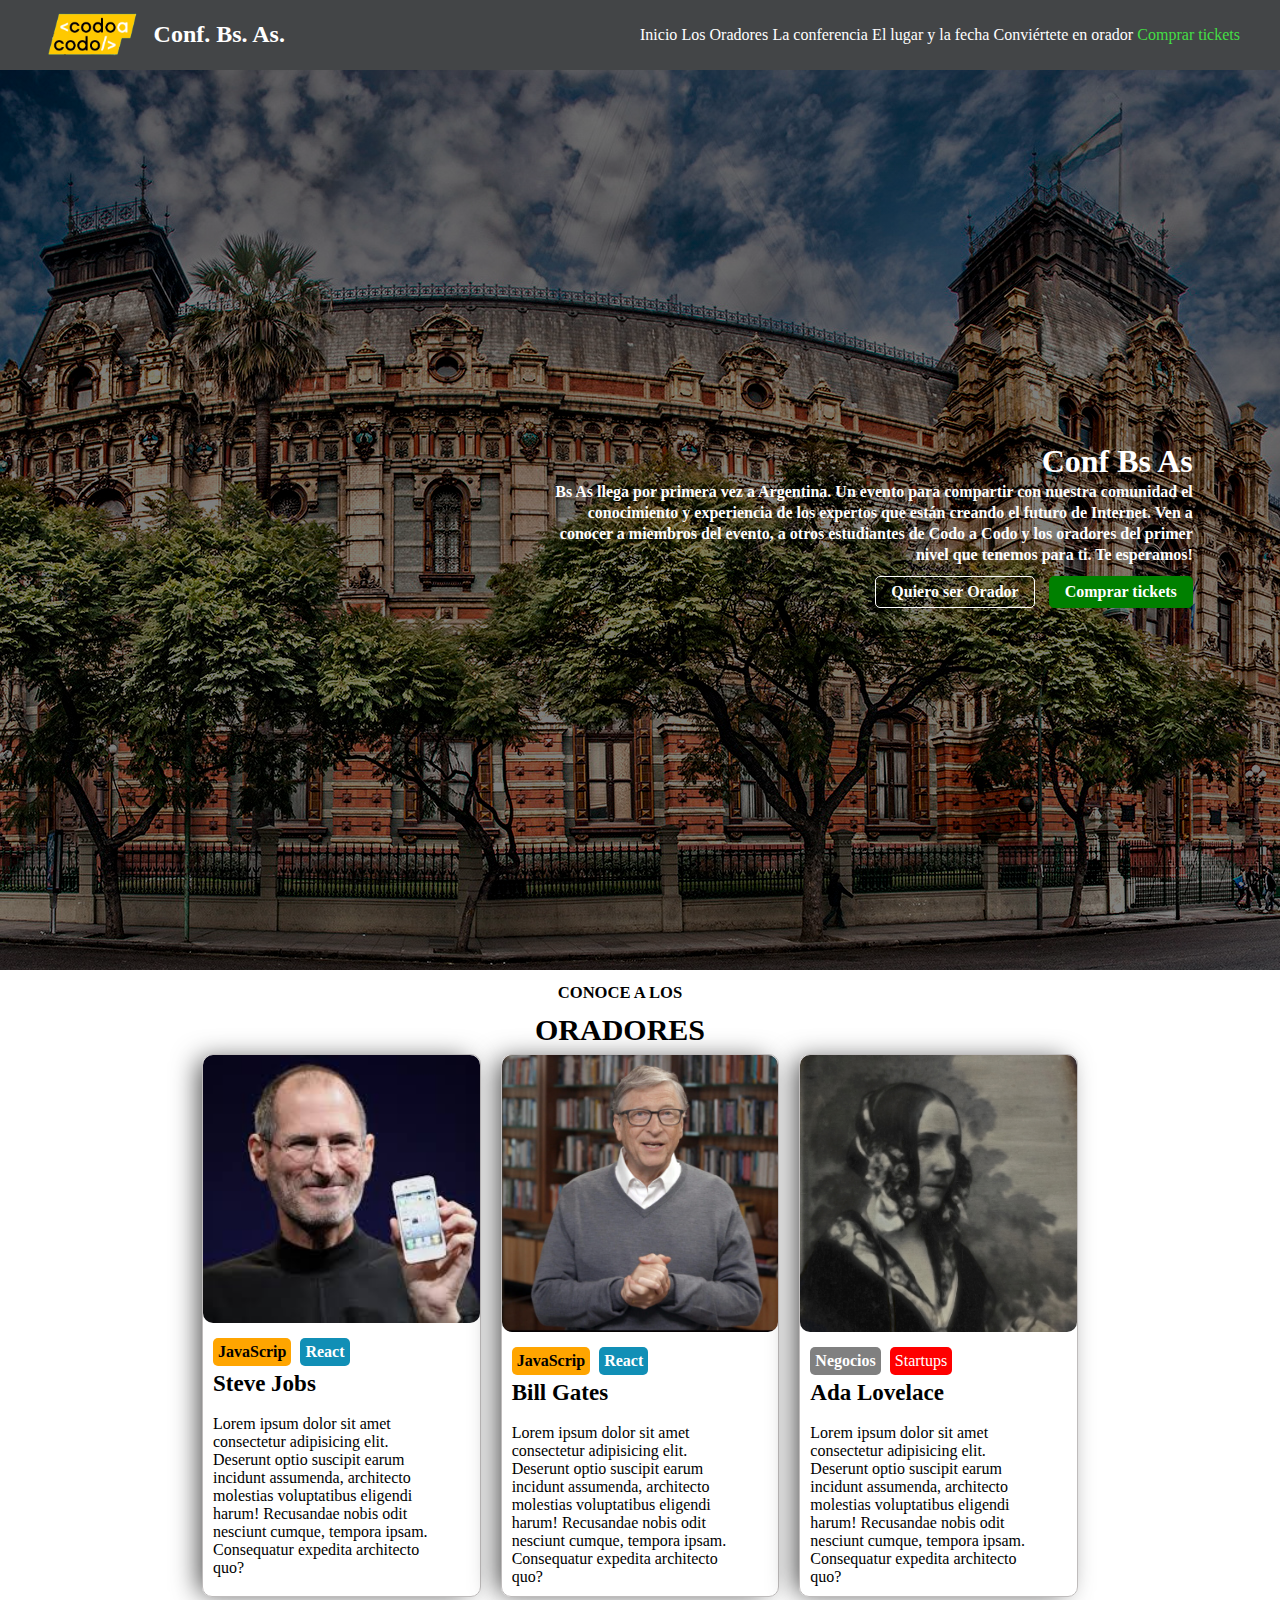
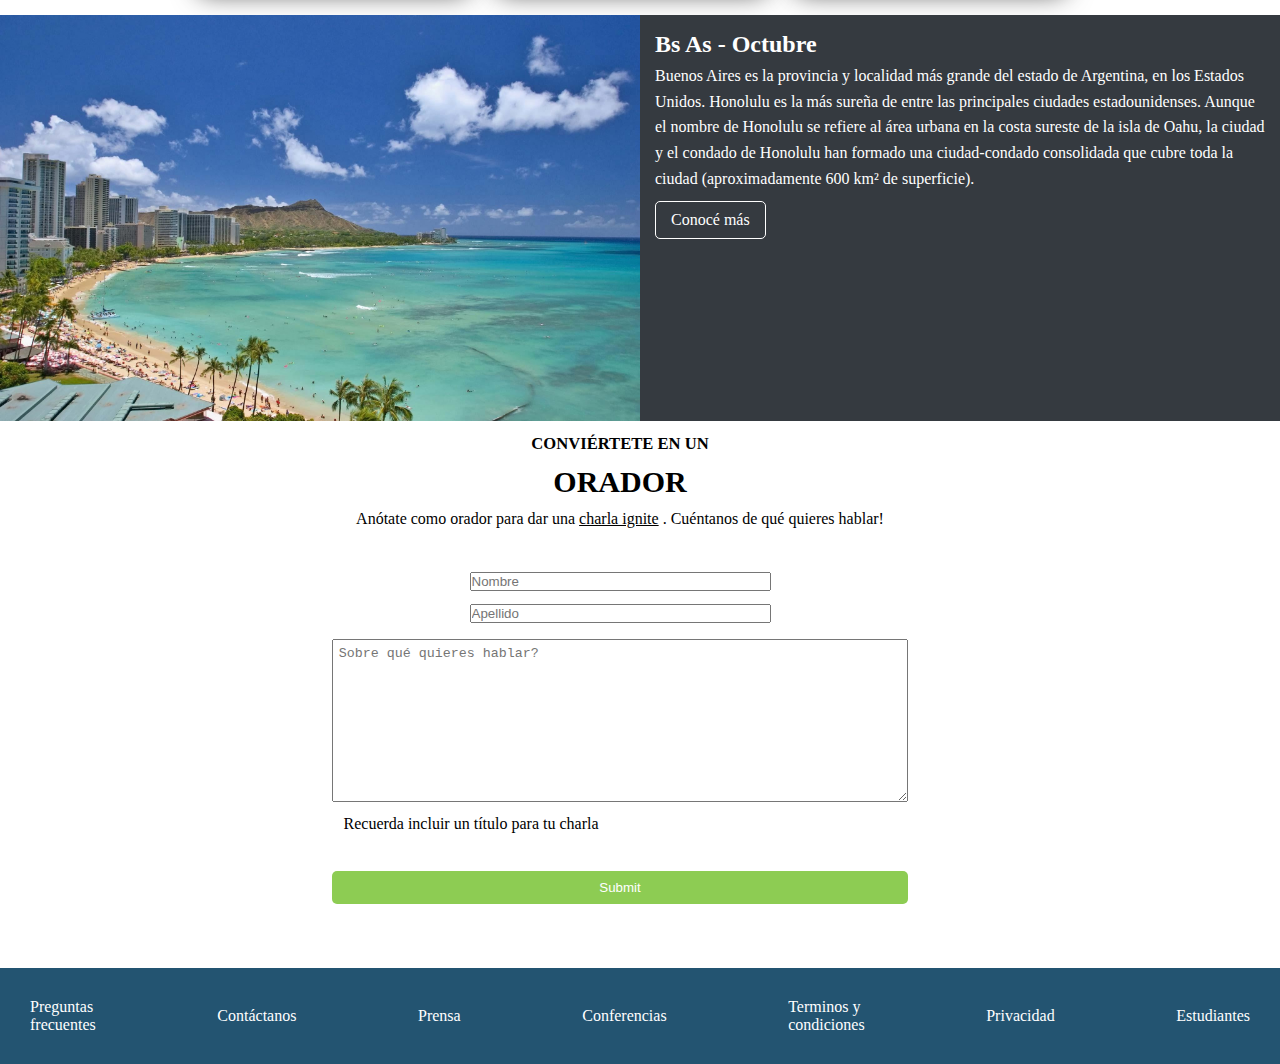
==== commit a6fba4b0: "corregido parrafo" ====
--- a/index.html
+++ b/index.html
@@ -94,12 +94,12 @@
             <h2> <b>ORADOR</b></h2>
             <P style="font-size: 16px;" >Anótate como orador para dar una <span><ins> charla ignite</ins></span> . Cuéntanos de qué quieres hablar!</P>
   
-        <form action="" >
-            <div >
-                <input type="text" size="37px;" style="padding: 1%; margin-right: 12px;margin-bottom: 12px;" placeholder="Nombre">
-                <input type="text" size= "37px;" style="padding: 1%; margin-bottom: 15px;" placeholder="Apellido">
+        <form action="" class="formulario">
+            <div>
+                <input  type="text" size="35%;"  placeholder="Nombre">
+                <input type="text" size= "35%;"  placeholder="Apellido">
             <br>
-                <textarea name="" id="" cols="30" rows="10" style="width: 100%; padding: 3px; " placeholder="Sobre qué quieres hablar?"></textarea>
+                <textarea name="" id="" cols="30" rows="10" style="width: 100%; padding: 1%; margin-top: 2%; " placeholder="Sobre qué quieres hablar?"></textarea>
        
                 <p class="detalle">Recuerda incluir un título para tu charla</p>
             <br>
--- a/css/estilos.css
+++ b/css/estilos.css
@@ -174,9 +174,18 @@
 .img2{
    width: 50%;
 }
+.formulario{
+   width: 100%;
+   display: flex;
+   justify-content: center;
+   align-items: space-between;
+   padding: 5% 5%;
+   
+}
 .detalle{
    display: flex;
    justify-content: flex-start;
+   margin-left: 2%;
    font-size:.8em;
 }
 .footer{
@@ -214,8 +223,10 @@
    height: 80%;
 }
 .parrafo{
-  text-align: justify ;
-padding-bottom: 10px;;
+   text-align: center ;
+   font-size: 0.8rem;
+   padding: initial;
+   padding-bottom: 10px;
 }
 .parrafo.colorLink{
    text-align: center;
@@ -227,6 +238,10 @@
 .tarjeta{
    margin-bottom: 1rem;
 }
+.parrafoTarjeta p{
+   padding:0px;
+
+}
 .paginaPartida{
    flex-direction: column;
 }
@@ -238,11 +253,18 @@
 }
 .titulo{
  width: 50%;
- justify-content: left;
+ justify-content: center;
  align-items: center;
  margin-left: 20%;
  margin-top: 10px;
 }
+.formulario{
+   justify-content: column;
+   align-content: center;
+   width: 50%;
+   margin: initial;
+   
+}
 
 .footer{
    flex-direction: column;
